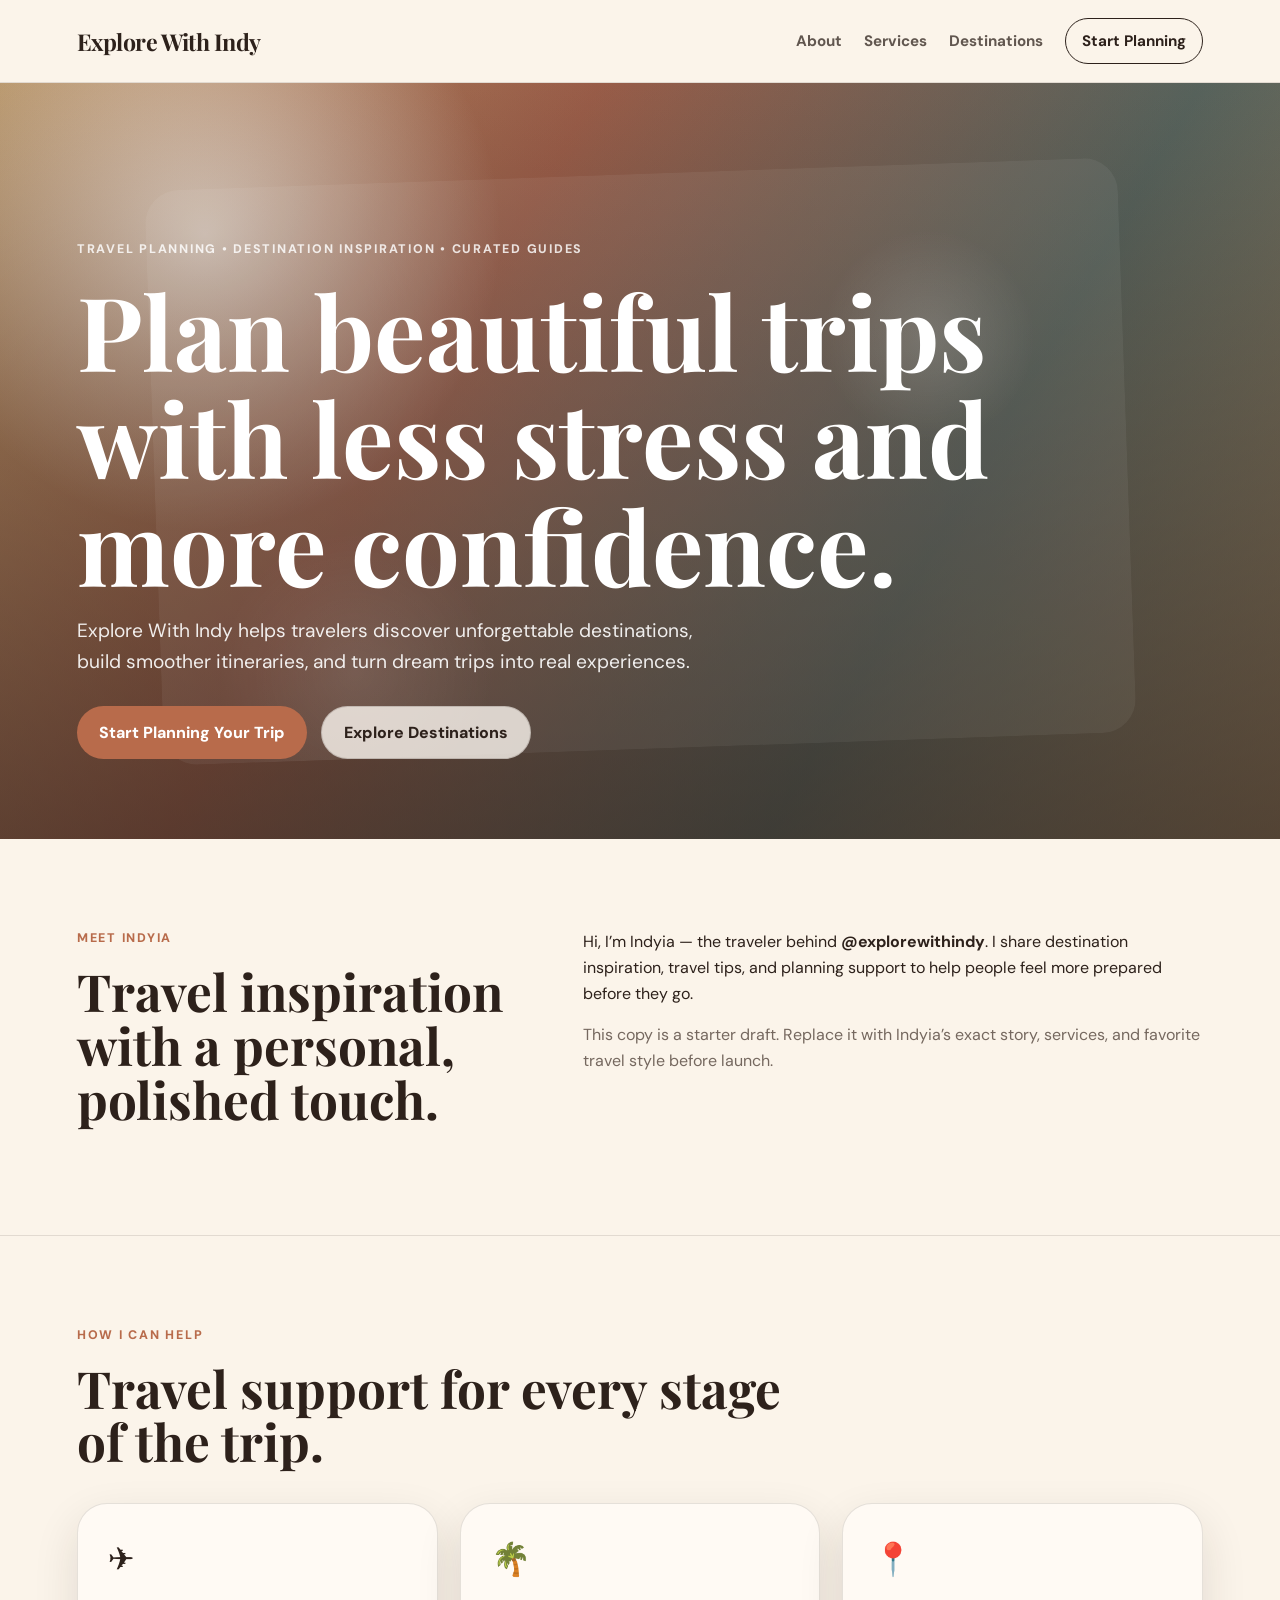
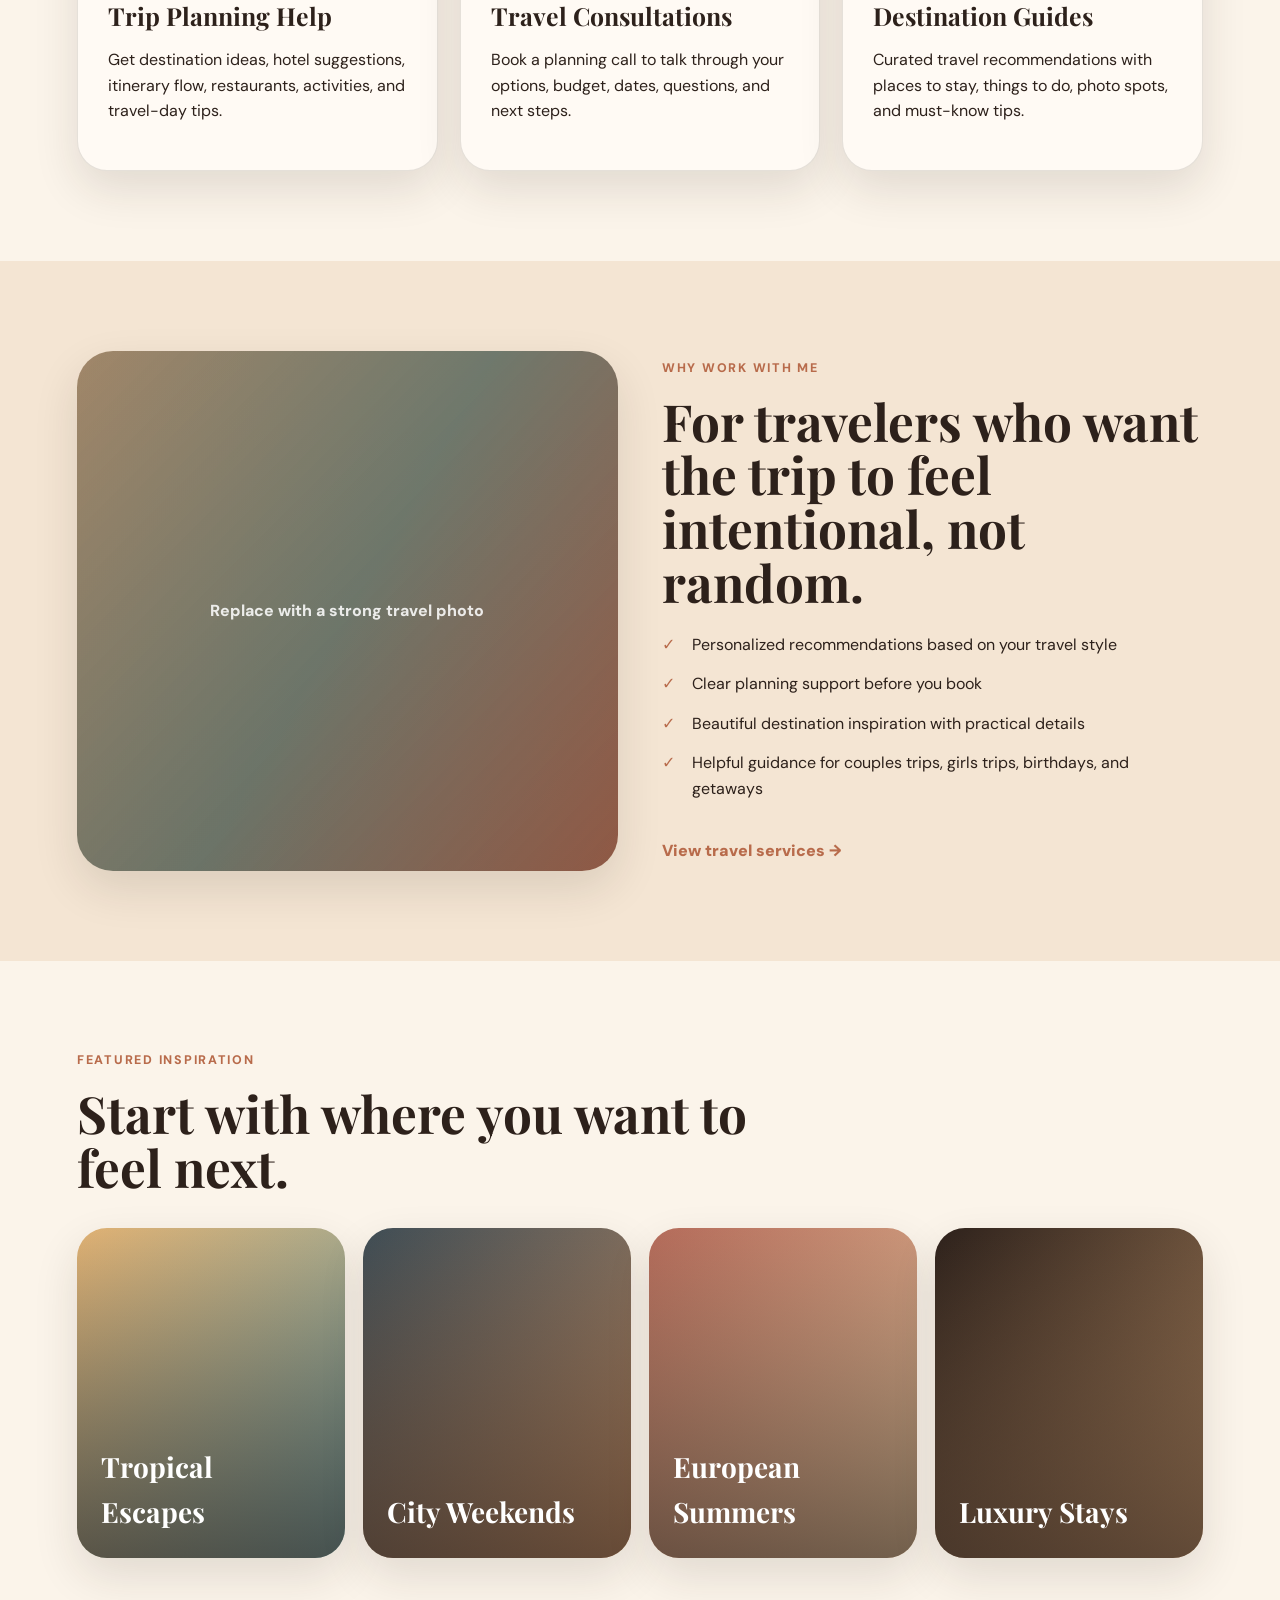
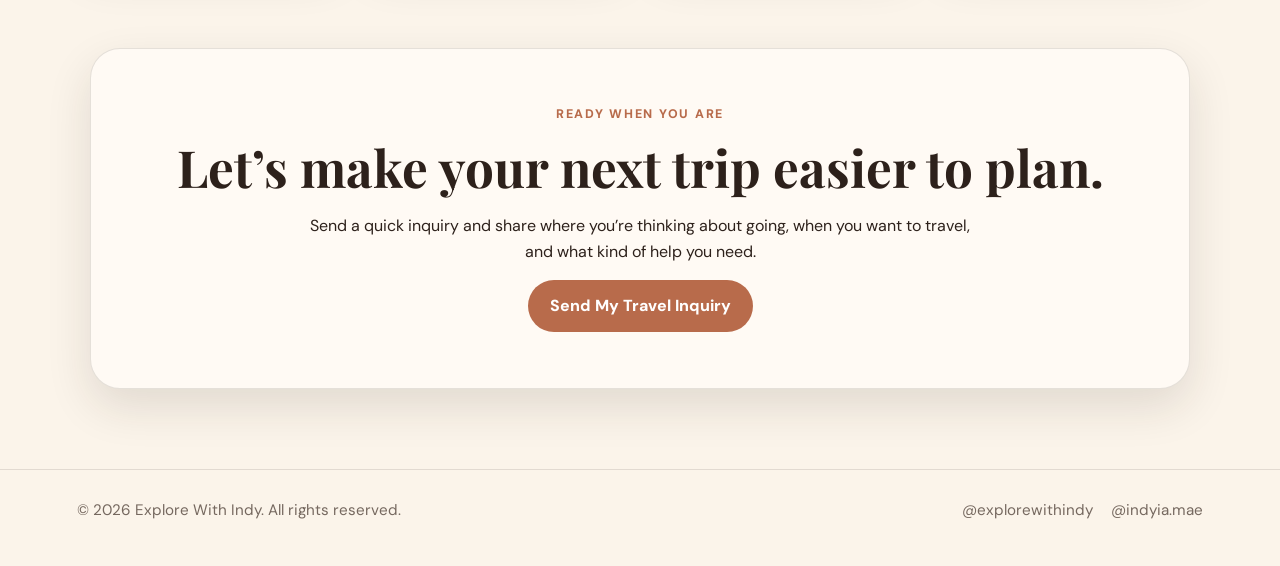
==== index.html @ 2e242e43 "Add files via upload" ====
<!DOCTYPE html>
<html lang="en">
<head>
  <meta charset="UTF-8" />
  <meta name="viewport" content="width=device-width, initial-scale=1.0" />
  <title>Explore With Indy | Travel Planning & Destination Inspiration</title>
  <meta name="description" content="Travel inspiration, destination guides, and personalized trip planning support with Indyia from Explore With Indy." />
  <link rel="preconnect" href="https://fonts.googleapis.com">
  <link rel="preconnect" href="https://fonts.gstatic.com" crossorigin>
  <link href="https://fonts.googleapis.com/css2?family=DM+Sans:wght@400;500;700&family=Playfair+Display:wght@600;700&display=swap" rel="stylesheet">
  <link rel="stylesheet" href="styles.css" />
</head>
<body>
  <header class="site-header">
    <a class="logo" href="index.html">Explore With Indy</a>
    <nav class="nav">
      <a href="about.html">About</a>
      <a href="services.html">Services</a>
      <a href="destinations.html">Destinations</a>
      <a href="contact.html" class="nav-button">Start Planning</a>
    </nav>
  </header>

  <main>
    <section class="hero hero-home">
      <div class="hero-overlay"></div>
      <div class="hero-content">
        <p class="eyebrow">Travel planning • destination inspiration • curated guides</p>
        <h1>Plan beautiful trips with less stress and more confidence.</h1>
        <p class="hero-text">Explore With Indy helps travelers discover unforgettable destinations, build smoother itineraries, and turn dream trips into real experiences.</p>
        <div class="button-row">
          <a class="button primary" href="contact.html">Start Planning Your Trip</a>
          <a class="button secondary" href="destinations.html">Explore Destinations</a>
        </div>
      </div>
    </section>

    <section class="section intro-grid">
      <div>
        <p class="eyebrow">Meet Indyia</p>
        <h2>Travel inspiration with a personal, polished touch.</h2>
      </div>
      <div>
        <p>Hi, I’m Indyia — the traveler behind <strong>@explorewithindy</strong>. I share destination inspiration, travel tips, and planning support to help people feel more prepared before they go.</p>
        <p class="muted">This copy is a starter draft. Replace it with Indyia’s exact story, services, and favorite travel style before launch.</p>
      </div>
    </section>

    <section class="section">
      <div class="section-heading">
        <p class="eyebrow">How I can help</p>
        <h2>Travel support for every stage of the trip.</h2>
      </div>
      <div class="cards three">
        <article class="card">
          <span class="card-icon">✈️</span>
          <h3>Trip Planning Help</h3>
          <p>Get destination ideas, hotel suggestions, itinerary flow, restaurants, activities, and travel-day tips.</p>
        </article>
        <article class="card">
          <span class="card-icon">🌴</span>
          <h3>Travel Consultations</h3>
          <p>Book a planning call to talk through your options, budget, dates, questions, and next steps.</p>
        </article>
        <article class="card">
          <span class="card-icon">📍</span>
          <h3>Destination Guides</h3>
          <p>Curated travel recommendations with places to stay, things to do, photo spots, and must-know tips.</p>
        </article>
      </div>
    </section>

    <section class="section split-feature">
      <div class="image-tile large">
        <span>Replace with a strong travel photo</span>
      </div>
      <div class="feature-copy">
        <p class="eyebrow">Why work with me</p>
        <h2>For travelers who want the trip to feel intentional, not random.</h2>
        <ul class="check-list">
          <li>Personalized recommendations based on your travel style</li>
          <li>Clear planning support before you book</li>
          <li>Beautiful destination inspiration with practical details</li>
          <li>Helpful guidance for couples trips, girls trips, birthdays, and getaways</li>
        </ul>
        <a class="text-link" href="services.html">View travel services →</a>
      </div>
    </section>

    <section class="section destinations-preview">
      <div class="section-heading">
        <p class="eyebrow">Featured inspiration</p>
        <h2>Start with where you want to feel next.</h2>
      </div>
      <div class="destination-grid">
        <a class="destination-card beach" href="destinations.html"><span>Tropical Escapes</span></a>
        <a class="destination-card city" href="destinations.html"><span>City Weekends</span></a>
        <a class="destination-card europe" href="destinations.html"><span>European Summers</span></a>
        <a class="destination-card luxury" href="destinations.html"><span>Luxury Stays</span></a>
      </div>
    </section>

    <section class="section cta-panel">
      <p class="eyebrow">Ready when you are</p>
      <h2>Let’s make your next trip easier to plan.</h2>
      <p>Send a quick inquiry and share where you’re thinking about going, when you want to travel, and what kind of help you need.</p>
      <a class="button primary" href="contact.html">Send My Travel Inquiry</a>
    </section>
  </main>

  <footer class="footer">
    <p>© 2026 Explore With Indy. All rights reserved.</p>
    <div>
      <a href="https://www.instagram.com/explorewithindy/">@explorewithindy</a>
      <a href="https://www.instagram.com/indyia.mae/">@indyia.mae</a>
    </div>
  </footer>
</body>
</html>
---- styles.css ----
/* Explore With Indy demo site
   Replace placeholder blocks with real photos later.
*/

:root {
  --cream: #fbf4ea;
  --sand: #ead7c0;
  --tan: #c49367;
  --terracotta: #b86b4b;
  --espresso: #2d211b;
  --muted: #75685f;
  --white: #fffaf4;
  --border: rgba(45, 33, 27, 0.12);
  --shadow: 0 18px 45px rgba(45, 33, 27, 0.12);
}

* {
  box-sizing: border-box;
}

html {
  scroll-behavior: smooth;
}

body {
  margin: 0;
  font-family: "DM Sans", system-ui, -apple-system, BlinkMacSystemFont, "Segoe UI", sans-serif;
  color: var(--espresso);
  background: var(--cream);
  line-height: 1.6;
}

a {
  color: inherit;
  text-decoration: none;
}

h1, h2, h3 {
  font-family: "Playfair Display", Georgia, serif;
  line-height: 1.05;
  margin: 0 0 18px;
}

h1 {
  font-size: clamp(3rem, 8vw, 6.6rem);
  max-width: 940px;
}

h2 {
  font-size: clamp(2rem, 4vw, 4rem);
}

h3 {
  font-size: 1.55rem;
}

p {
  margin: 0 0 16px;
}

.site-header {
  position: sticky;
  top: 0;
  z-index: 10;
  display: flex;
  align-items: center;
  justify-content: space-between;
  gap: 24px;
  padding: 18px 6vw;
  background: rgba(251, 244, 234, 0.9);
  backdrop-filter: blur(14px);
  border-bottom: 1px solid var(--border);
}

.logo {
  font-family: "Playfair Display", Georgia, serif;
  font-size: 1.45rem;
  font-weight: 700;
  letter-spacing: -0.02em;
}

.nav {
  display: flex;
  align-items: center;
  gap: 22px;
  font-size: 0.95rem;
  font-weight: 700;
}

.nav a {
  color: rgba(45, 33, 27, 0.75);
}

.nav a:hover {
  color: var(--espresso);
}

.nav-button {
  padding: 10px 16px;
  border: 1px solid var(--espresso);
  border-radius: 999px;
  color: var(--espresso) !important;
}

.hero {
  position: relative;
  min-height: 84vh;
  display: flex;
  align-items: flex-end;
  padding: 110px 6vw 80px;
  overflow: hidden;
}

.hero-home {
  background:
    radial-gradient(circle at 16% 20%, rgba(255, 250, 244, 0.75), transparent 24%),
    linear-gradient(135deg, rgba(45,33,27,0.2), rgba(45,33,27,0.55)),
    linear-gradient(120deg, #e5b97d 0%, #d47d61 35%, #799891 70%, #f5d7a1 100%);
}

.hero::after {
  content: "";
  position: absolute;
  inset: 12%;
  background-image:
    linear-gradient(rgba(255,255,255,0.12), rgba(255,255,255,0.12)),
    radial-gradient(circle at 80% 30%, rgba(255,255,255,0.35), transparent 12%),
    radial-gradient(circle at 20% 85%, rgba(255,255,255,0.22), transparent 15%);
  border-radius: 34px;
  transform: rotate(-2deg);
  opacity: 0.45;
}

.hero-overlay {
  position: absolute;
  inset: 0;
  background: linear-gradient(to top, rgba(45,33,27,0.58), rgba(45,33,27,0.08));
}

.hero-content {
  position: relative;
  z-index: 1;
  color: white;
  max-width: 1000px;
}

.hero-text {
  max-width: 650px;
  font-size: 1.2rem;
  color: rgba(255,255,255,0.9);
}

.eyebrow {
  text-transform: uppercase;
  letter-spacing: 0.14em;
  font-size: 0.78rem;
  font-weight: 800;
  color: var(--terracotta);
}

.hero .eyebrow {
  color: rgba(255,255,255,0.82);
}

.button-row {
  display: flex;
  flex-wrap: wrap;
  gap: 14px;
  margin-top: 28px;
}

.button {
  display: inline-flex;
  align-items: center;
  justify-content: center;
  min-height: 48px;
  padding: 13px 22px;
  border-radius: 999px;
  font-weight: 800;
  transition: transform 0.2s ease, box-shadow 0.2s ease;
}

.button:hover {
  transform: translateY(-2px);
  box-shadow: var(--shadow);
}

.button.primary {
  background: var(--terracotta);
  color: white;
}

.button.secondary {
  background: rgba(255, 250, 244, 0.78);
  color: var(--espresso);
  border: 1px solid rgba(45, 33, 27, 0.16);
}

.section {
  padding: 90px 6vw;
}

.section-heading {
  max-width: 760px;
  margin-bottom: 34px;
}

.intro-grid {
  display: grid;
  grid-template-columns: 0.85fr 1.15fr;
  gap: 48px;
  border-bottom: 1px solid var(--border);
}

.muted {
  color: var(--muted);
}

.cards {
  display: grid;
  gap: 22px;
}

.cards.three {
  grid-template-columns: repeat(3, minmax(0, 1fr));
}

.card,
.service-card,
.contact-form,
.contact-card,
.cta-panel {
  background: var(--white);
  border: 1px solid var(--border);
  border-radius: 30px;
  box-shadow: var(--shadow);
}

.card {
  padding: 30px;
}

.card-icon {
  display: inline-flex;
  font-size: 2rem;
  margin-bottom: 18px;
}

.split-feature {
  display: grid;
  grid-template-columns: 1fr 1fr;
  gap: 44px;
  align-items: center;
  background: #f4e5d3;
}

.image-tile,
.portrait-placeholder {
  min-height: 520px;
  border-radius: 36px;
  display: grid;
  place-items: center;
  color: rgba(255,255,255,0.86);
  font-weight: 800;
  text-align: center;
  padding: 30px;
  box-shadow: var(--shadow);
  background:
    linear-gradient(135deg, rgba(45,33,27,0.2), rgba(45,33,27,0.42)),
    linear-gradient(120deg, #bea07c, #8a9c8d, #d68163);
}

.feature-copy {
  max-width: 650px;
}

.check-list {
  list-style: none;
  padding: 0;
  margin: 22px 0 28px;
}

.check-list li {
  position: relative;
  padding-left: 30px;
  margin-bottom: 14px;
}

.check-list li::before {
  content: "✓";
  position: absolute;
  left: 0;
  top: 0;
  color: var(--terracotta);
  font-weight: 900;
}

.text-link {
  display: inline-block;
  color: var(--terracotta);
  font-weight: 900;
  margin-top: 8px;
}

.destination-grid {
  display: grid;
  grid-template-columns: repeat(4, minmax(0, 1fr));
  gap: 18px;
}

.destination-grid.full {
  grid-template-columns: repeat(3, minmax(0, 1fr));
}

.destination-card {
  min-height: 330px;
  border-radius: 30px;
  padding: 24px;
  display: flex;
  align-items: flex-end;
  color: white;
  overflow: hidden;
  box-shadow: var(--shadow);
  position: relative;
}

.destination-card::before {
  content: "";
  position: absolute;
  inset: 0;
  background: linear-gradient(to top, rgba(45,33,27,0.62), transparent);
}

.destination-card span {
  position: relative;
  font-family: "Playfair Display", Georgia, serif;
  font-size: 1.75rem;
  font-weight: 700;
}

.beach {
  background: linear-gradient(135deg, #e0b173, #6fa2a6);
}

.city {
  background: linear-gradient(135deg, #3f4d55, #c69065);
}

.europe {
  background: linear-gradient(135deg, #b46b5a, #e6c89f);
}

.luxury {
  background: linear-gradient(135deg, #2d211b, #b88d64);
}

.desert {
  background: linear-gradient(135deg, #c47f4d, #efcba0);
}

.island {
  background: linear-gradient(135deg, #5c918d, #eab872);
}

.cta-panel {
  max-width: 1100px;
  margin: 0 auto 80px;
  padding: 56px;
  text-align: center;
}

.cta-panel p {
  max-width: 680px;
  margin-left: auto;
  margin-right: auto;
}

.page-hero {
  padding: 120px 6vw 70px;
  background:
    radial-gradient(circle at top right, rgba(184,107,75,0.16), transparent 28%),
    linear-gradient(180deg, #fbf4ea, #f4e5d3);
}

.page-hero h1 {
  font-size: clamp(2.6rem, 6vw, 5.6rem);
}

.page-hero p {
  max-width: 760px;
  font-size: 1.08rem;
}

.about-layout,
.contact-layout,
.guide-copy {
  display: grid;
  grid-template-columns: 0.8fr 1.2fr;
  gap: 46px;
  align-items: center;
}

.service-list {
  display: grid;
  gap: 22px;
}

.service-card {
  padding: 32px;
  display: grid;
  grid-template-columns: 1fr auto;
  gap: 28px;
  align-items: center;
}

.service-card p {
  max-width: 800px;
}

.contact-form {
  padding: 30px;
  display: grid;
  gap: 18px;
}

.contact-form label {
  display: grid;
  gap: 7px;
  font-weight: 800;
}

input,
select,
textarea {
  width: 100%;
  border: 1px solid var(--border);
  background: #fffdf9;
  border-radius: 16px;
  padding: 14px 16px;
  font: inherit;
  color: var(--espresso);
}

textarea {
  resize: vertical;
}

.form-note {
  color: var(--terracotta);
  font-weight: 800;
}

.contact-card {
  padding: 34px;
  align-self: start;
}

.contact-card .text-link {
  display: block;
  margin-top: 14px;
}

.footer {
  display: flex;
  justify-content: space-between;
  gap: 18px;
  padding: 28px 6vw;
  border-top: 1px solid var(--border);
  color: var(--muted);
  font-size: 0.95rem;
}

.footer div {
  display: flex;
  gap: 18px;
  flex-wrap: wrap;
}

@media (max-width: 900px) {
  .site-header {
    align-items: flex-start;
    flex-direction: column;
  }

  .nav {
    width: 100%;
    overflow-x: auto;
    padding-bottom: 4px;
  }

  .intro-grid,
  .split-feature,
  .about-layout,
  .contact-layout,
  .guide-copy,
  .service-card {
    grid-template-columns: 1fr;
  }

  .cards.three,
  .destination-grid,
  .destination-grid.full {
    grid-template-columns: 1fr;
  }

  .hero {
    min-height: 78vh;
  }

  .section {
    padding: 70px 5vw;
  }

  .cta-panel {
    padding: 38px 24px;
  }

  .footer {
    flex-direction: column;
  }
}

@media (max-width: 560px) {
  h1 {
    font-size: clamp(2.6rem, 15vw, 4.2rem);
  }

  .nav {
    gap: 14px;
    font-size: 0.9rem;
  }

  .hero {
    padding-top: 86px;
  }

  .button {
    width: 100%;
  }

  .destination-card,
  .image-tile,
  .portrait-placeholder {
    min-height: 270px;
  }
}
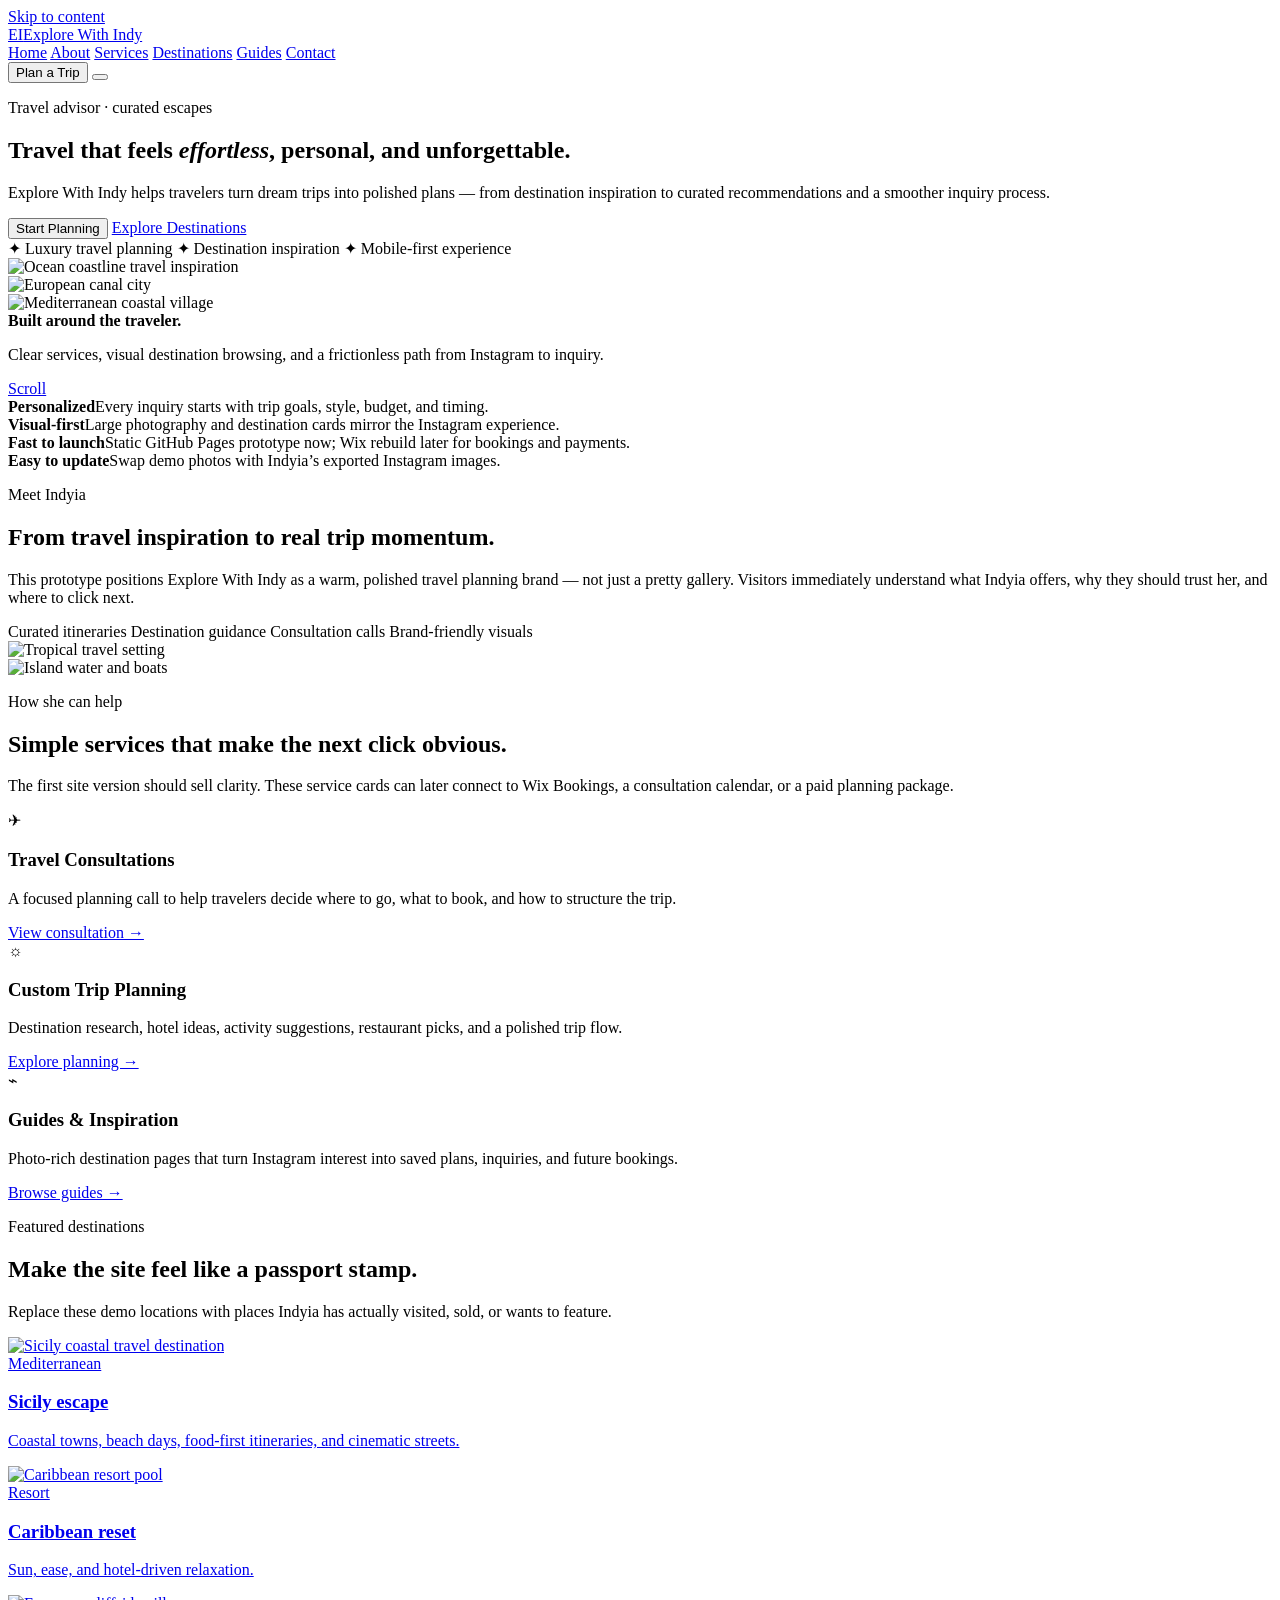
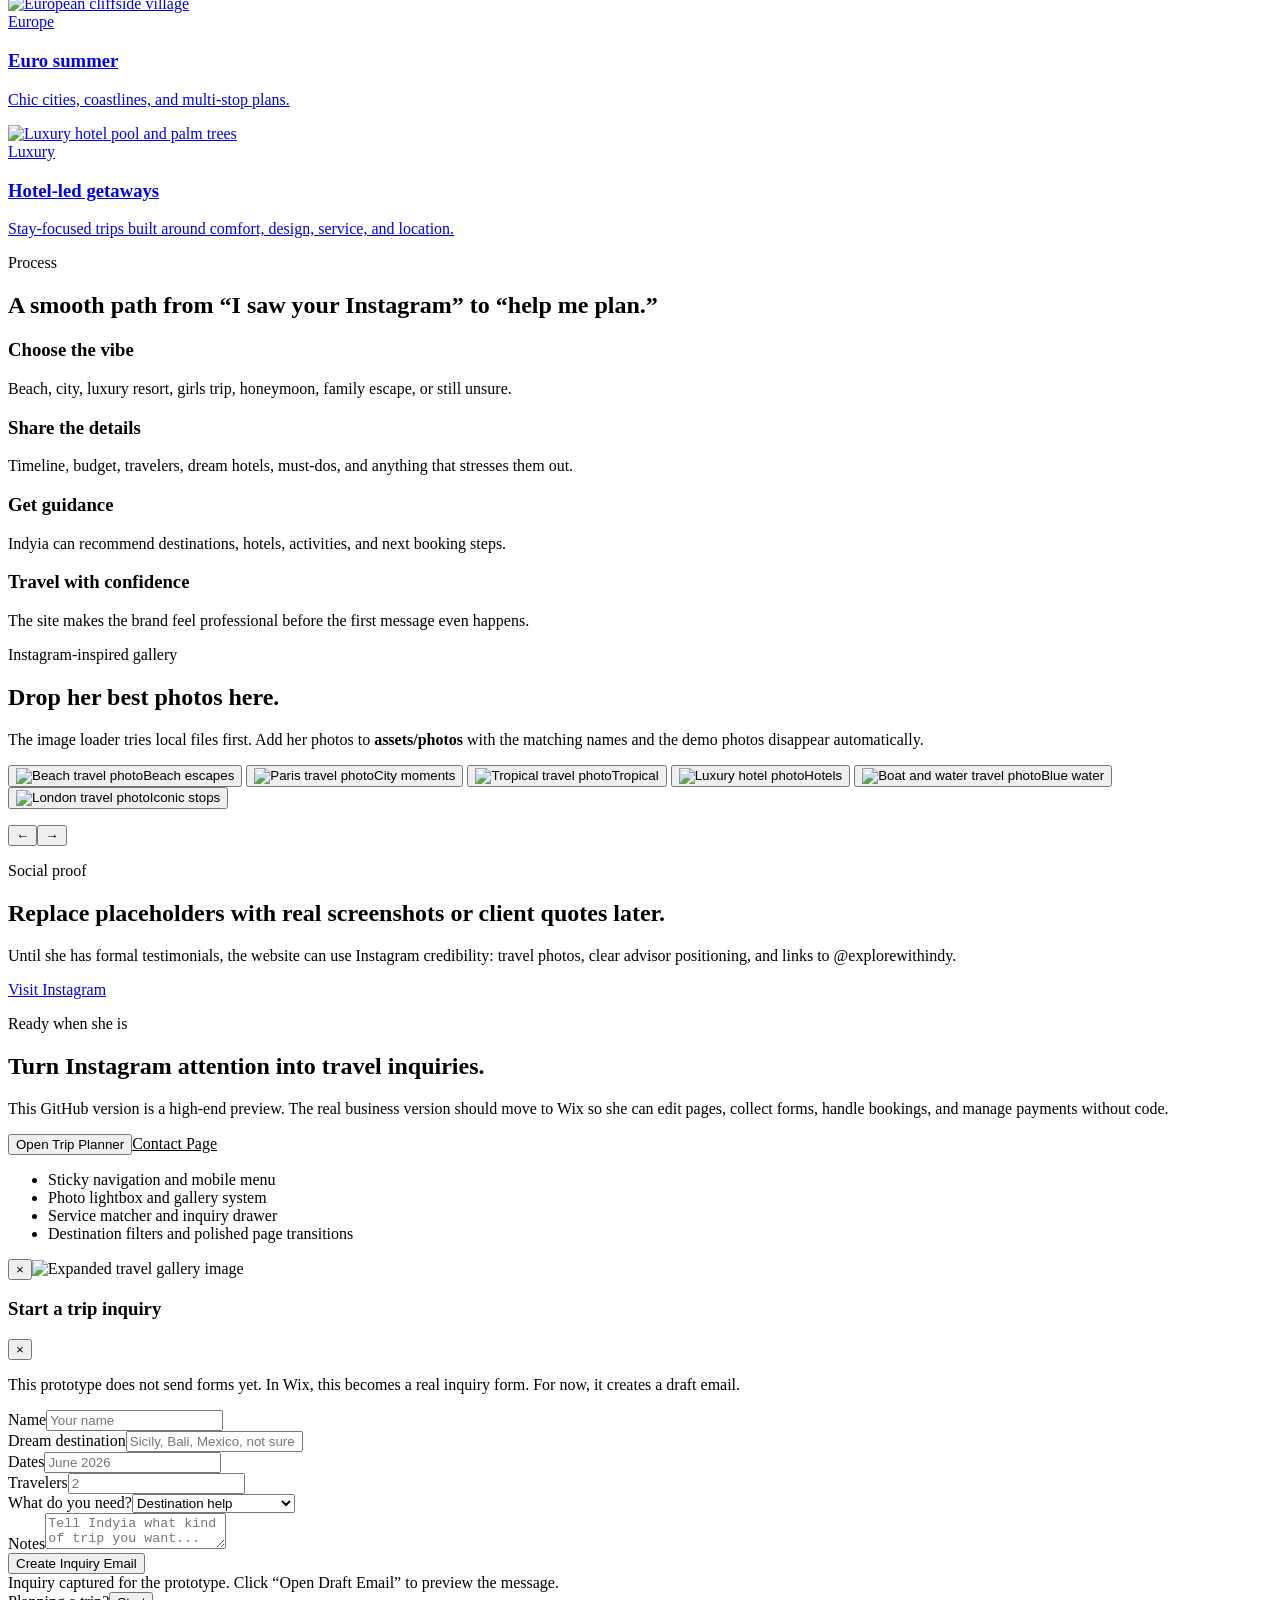
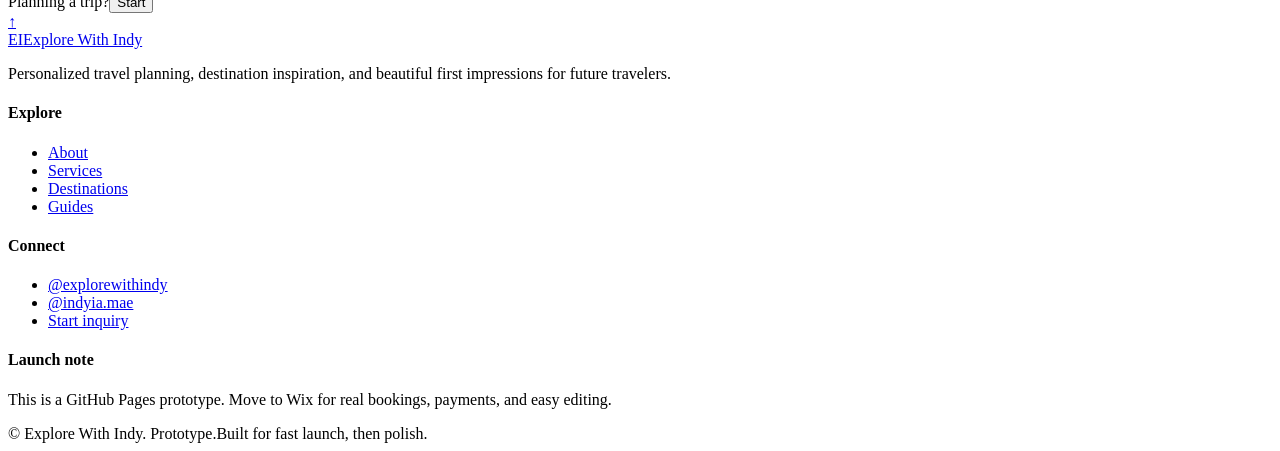
==== commit b61a130c: "Add files via upload" ====
--- a/index.html
+++ b/index.html
@@ -1,119 +1,260 @@
-<!DOCTYPE html>
+<!doctype html>
 <html lang="en">
 <head>
-  <meta charset="UTF-8" />
-  <meta name="viewport" content="width=device-width, initial-scale=1.0" />
-  <title>Explore With Indy | Travel Planning & Destination Inspiration</title>
-  <meta name="description" content="Travel inspiration, destination guides, and personalized trip planning support with Indyia from Explore With Indy." />
+  <meta charset="utf-8">
+  <meta name="viewport" content="width=device-width, initial-scale=1">
+  <title>Explore With Indy | Personalized Luxury Travel Planning</title>
+  <meta name="description" content="Explore With Indy is a polished travel planning website prototype for destination inspiration, trip planning, consultation inquiries, and visual travel storytelling.">
+  <meta property="og:title" content="Explore With Indy | Personalized Luxury Travel Planning">
+  <meta property="og:description" content="Personalized travel planning, destination inspiration, and worry-free inquiry flow for future travelers.">
+  <meta property="og:type" content="website">
   <link rel="preconnect" href="https://fonts.googleapis.com">
   <link rel="preconnect" href="https://fonts.gstatic.com" crossorigin>
-  <link href="https://fonts.googleapis.com/css2?family=DM+Sans:wght@400;500;700&family=Playfair+Display:wght@600;700&display=swap" rel="stylesheet">
-  <link rel="stylesheet" href="styles.css" />
+  <link href="https://fonts.googleapis.com/css2?family=Inter:wght@400;600;700;800;900&family=Playfair+Display:wght@700;800;900&display=swap" rel="stylesheet">
+  <link rel="stylesheet" href="assets/css/styles.css">
 </head>
 <body>
+  <a class="skip-link" href="#main">Skip to content</a>
+  <div class="scroll-progress" aria-hidden="true"></div>
+
   <header class="site-header">
-    <a class="logo" href="index.html">Explore With Indy</a>
-    <nav class="nav">
-      <a href="about.html">About</a>
-      <a href="services.html">Services</a>
-      <a href="destinations.html">Destinations</a>
-      <a href="contact.html" class="nav-button">Start Planning</a>
-    </nav>
+    <div class="container nav">
+      <a class="logo" href="index.html" aria-label="Explore With Indy home"><span class="logo-mark">EI</span><span>Explore With Indy</span></a>
+      <nav class="nav-links" aria-label="Main navigation">
+        <a href="index.html">Home</a>
+        <a href="about.html">About</a>
+        <a href="services.html">Services</a>
+        <a href="destinations.html">Destinations</a>
+        <a href="guides.html">Guides</a>
+        <a href="contact.html">Contact</a>
+      </nav>
+      <div class="nav-actions">
+        <button class="btn btn-primary" data-open-planner type="button">Plan a Trip</button>
+        <button class="nav-toggle" type="button" aria-label="Open menu" aria-expanded="false"><span></span></button>
+      </div>
+    </div>
   </header>
 
-  <main>
-    <section class="hero hero-home">
-      <div class="hero-overlay"></div>
-      <div class="hero-content">
-        <p class="eyebrow">Travel planning • destination inspiration • curated guides</p>
-        <h1>Plan beautiful trips with less stress and more confidence.</h1>
-        <p class="hero-text">Explore With Indy helps travelers discover unforgettable destinations, build smoother itineraries, and turn dream trips into real experiences.</p>
-        <div class="button-row">
-          <a class="button primary" href="contact.html">Start Planning Your Trip</a>
-          <a class="button secondary" href="destinations.html">Explore Destinations</a>
-        </div>
-      </div>
-    </section>
-
-    <section class="section intro-grid">
-      <div>
-        <p class="eyebrow">Meet Indyia</p>
-        <h2>Travel inspiration with a personal, polished touch.</h2>
-      </div>
-      <div>
-        <p>Hi, I’m Indyia — the traveler behind <strong>@explorewithindy</strong>. I share destination inspiration, travel tips, and planning support to help people feel more prepared before they go.</p>
-        <p class="muted">This copy is a starter draft. Replace it with Indyia’s exact story, services, and favorite travel style before launch.</p>
-      </div>
-    </section>
-
-    <section class="section">
-      <div class="section-heading">
-        <p class="eyebrow">How I can help</p>
-        <h2>Travel support for every stage of the trip.</h2>
-      </div>
-      <div class="cards three">
-        <article class="card">
-          <span class="card-icon">✈️</span>
-          <h3>Trip Planning Help</h3>
-          <p>Get destination ideas, hotel suggestions, itinerary flow, restaurants, activities, and travel-day tips.</p>
+  <main id="main">
+    <section class="hero">
+      <div class="container hero-grid">
+        <div class="hero-copy" data-reveal>
+          <p class="eyebrow">Travel advisor · curated escapes</p>
+          <h1>Travel that feels <em>effortless</em>, personal, and unforgettable.</h1>
+          <p class="lede">Explore With Indy helps travelers turn dream trips into polished plans — from destination inspiration to curated recommendations and a smoother inquiry process.</p>
+          <div class="hero-ctas">
+            <button class="btn btn-primary" data-open-planner type="button">Start Planning</button>
+            <a class="btn btn-light" href="destinations.html">Explore Destinations</a>
+          </div>
+          <div class="hero-meta" aria-label="Website highlights">
+            <span>✦ Luxury travel planning</span>
+            <span>✦ Destination inspiration</span>
+            <span>✦ Mobile-first experience</span>
+          </div>
+        </div>
+        <div class="hero-media" data-reveal>
+          <div class="polaroid-stack" aria-hidden="true">
+            <div class="photo-card large"><img class="smart-photo" data-local="assets/photos/hero-main.jpg" data-fallback="https://images.unsplash.com/photo-1507525428034-b723cf961d3e?auto=format&fit=crop&w=1400&q=85" alt="Ocean coastline travel inspiration"></div>
+            <div class="photo-card badge-card"><img class="smart-photo" data-local="assets/photos/hero-city.jpg" data-fallback="https://images.unsplash.com/photo-1523906834658-6e24ef2386f9?auto=format&fit=crop&w=900&q=85" alt="European canal city"></div>
+            <div class="photo-card small"><img class="smart-photo" data-local="assets/photos/hero-detail.jpg" data-fallback="https://images.unsplash.com/photo-1533105079780-92b9be482077?auto=format&fit=crop&w=900&q=85" alt="Mediterranean coastal village"></div>
+          </div>
+          <div class="float-note">
+            <strong>Built around the traveler.</strong>
+            <p>Clear services, visual destination browsing, and a frictionless path from Instagram to inquiry.</p>
+          </div>
+        </div>
+      </div>
+      <a class="scroll-cue" href="#intro"><i></i><span>Scroll</span></a>
+    </section>
+
+    <section id="intro" class="section-tight">
+      <div class="container">
+        <div class="trust-strip" data-reveal>
+          <div class="trust-item"><strong>Personalized</strong><span>Every inquiry starts with trip goals, style, budget, and timing.</span></div>
+          <div class="trust-item"><strong>Visual-first</strong><span>Large photography and destination cards mirror the Instagram experience.</span></div>
+          <div class="trust-item"><strong>Fast to launch</strong><span>Static GitHub Pages prototype now; Wix rebuild later for bookings and payments.</span></div>
+          <div class="trust-item"><strong>Easy to update</strong><span>Swap demo photos with Indyia’s exported Instagram images.</span></div>
+        </div>
+      </div>
+    </section>
+
+    <section class="section">
+      <div class="container split">
+        <div data-reveal>
+          <p class="eyebrow">Meet Indyia</p>
+          <h2>From travel inspiration to real trip momentum.</h2>
+          <p class="lede">This prototype positions Explore With Indy as a warm, polished travel planning brand — not just a pretty gallery. Visitors immediately understand what Indyia offers, why they should trust her, and where to click next.</p>
+          <div class="pill-row">
+            <span class="pill">Curated itineraries</span>
+            <span class="pill">Destination guidance</span>
+            <span class="pill">Consultation calls</span>
+            <span class="pill">Brand-friendly visuals</span>
+          </div>
+        </div>
+        <div class="about-photo-stack" data-reveal>
+          <div class="stack-img"><img class="smart-photo" data-local="assets/photos/about-left.jpg" data-fallback="https://images.unsplash.com/photo-1500530855697-b586d89ba3ee?auto=format&fit=crop&w=800&q=85" alt="Tropical travel setting"></div>
+          <div class="stack-img"><img class="smart-photo" data-local="assets/photos/about-right.jpg" data-fallback="https://images.unsplash.com/photo-1514282401047-d79a71a590e8?auto=format&fit=crop&w=900&q=85" alt="Island water and boats"></div>
+        </div>
+      </div>
+    </section>
+
+    <section class="section-tight">
+      <div class="container center" data-reveal>
+        <p class="eyebrow">How she can help</p>
+        <h2>Simple services that make the next click obvious.</h2>
+        <p class="lede">The first site version should sell clarity. These service cards can later connect to Wix Bookings, a consultation calendar, or a paid planning package.</p>
+      </div>
+      <div class="container services-grid">
+        <article class="card service-card" data-reveal>
+          <div>
+            <div class="service-icon">✈</div>
+            <h3>Travel Consultations</h3>
+            <p>A focused planning call to help travelers decide where to go, what to book, and how to structure the trip.</p>
+          </div>
+          <a class="mini-link" href="services.html">View consultation →</a>
         </article>
-        <article class="card">
-          <span class="card-icon">🌴</span>
-          <h3>Travel Consultations</h3>
-          <p>Book a planning call to talk through your options, budget, dates, questions, and next steps.</p>
+        <article class="card service-card" data-reveal>
+          <div>
+            <div class="service-icon">☼</div>
+            <h3>Custom Trip Planning</h3>
+            <p>Destination research, hotel ideas, activity suggestions, restaurant picks, and a polished trip flow.</p>
+          </div>
+          <a class="mini-link" href="services.html">Explore planning →</a>
         </article>
-        <article class="card">
-          <span class="card-icon">📍</span>
-          <h3>Destination Guides</h3>
-          <p>Curated travel recommendations with places to stay, things to do, photo spots, and must-know tips.</p>
+        <article class="card service-card" data-reveal>
+          <div>
+            <div class="service-icon">⌁</div>
+            <h3>Guides & Inspiration</h3>
+            <p>Photo-rich destination pages that turn Instagram interest into saved plans, inquiries, and future bookings.</p>
+          </div>
+          <a class="mini-link" href="guides.html">Browse guides →</a>
         </article>
       </div>
     </section>
 
-    <section class="section split-feature">
-      <div class="image-tile large">
-        <span>Replace with a strong travel photo</span>
-      </div>
-      <div class="feature-copy">
-        <p class="eyebrow">Why work with me</p>
-        <h2>For travelers who want the trip to feel intentional, not random.</h2>
-        <ul class="check-list">
-          <li>Personalized recommendations based on your travel style</li>
-          <li>Clear planning support before you book</li>
-          <li>Beautiful destination inspiration with practical details</li>
-          <li>Helpful guidance for couples trips, girls trips, birthdays, and getaways</li>
-        </ul>
-        <a class="text-link" href="services.html">View travel services →</a>
-      </div>
-    </section>
-
-    <section class="section destinations-preview">
-      <div class="section-heading">
-        <p class="eyebrow">Featured inspiration</p>
-        <h2>Start with where you want to feel next.</h2>
-      </div>
-      <div class="destination-grid">
-        <a class="destination-card beach" href="destinations.html"><span>Tropical Escapes</span></a>
-        <a class="destination-card city" href="destinations.html"><span>City Weekends</span></a>
-        <a class="destination-card europe" href="destinations.html"><span>European Summers</span></a>
-        <a class="destination-card luxury" href="destinations.html"><span>Luxury Stays</span></a>
-      </div>
-    </section>
-
-    <section class="section cta-panel">
-      <p class="eyebrow">Ready when you are</p>
-      <h2>Let’s make your next trip easier to plan.</h2>
-      <p>Send a quick inquiry and share where you’re thinking about going, when you want to travel, and what kind of help you need.</p>
-      <a class="button primary" href="contact.html">Send My Travel Inquiry</a>
+    <section class="section">
+      <div class="container center" data-reveal>
+        <p class="eyebrow">Featured destinations</p>
+        <h2>Make the site feel like a passport stamp.</h2>
+        <p class="lede">Replace these demo locations with places Indyia has actually visited, sold, or wants to feature.</p>
+      </div>
+      <div class="container feature-grid">
+        <a class="feature-card wide" href="destinations.html" data-reveal>
+          <img class="smart-photo" data-local="assets/photos/feature-sicily.jpg" data-fallback="https://images.unsplash.com/photo-1533676802871-eca1ae998cd5?auto=format&fit=crop&w=1400&q=85" alt="Sicily coastal travel destination">
+          <div class="feature-content"><span class="card-chip">Mediterranean</span><h3>Sicily escape</h3><p>Coastal towns, beach days, food-first itineraries, and cinematic streets.</p></div>
+        </a>
+        <a class="feature-card" href="destinations.html" data-reveal>
+          <img class="smart-photo" data-local="assets/photos/feature-caribbean.jpg" data-fallback="https://images.unsplash.com/photo-1540541338287-41700207dee6?auto=format&fit=crop&w=1000&q=85" alt="Caribbean resort pool">
+          <div class="feature-content"><span class="card-chip">Resort</span><h3>Caribbean reset</h3><p>Sun, ease, and hotel-driven relaxation.</p></div>
+        </a>
+        <a class="feature-card" href="destinations.html" data-reveal>
+          <img class="smart-photo" data-local="assets/photos/feature-europe.jpg" data-fallback="https://images.unsplash.com/photo-1516483638261-f4dbaf036963?auto=format&fit=crop&w=1000&q=85" alt="European cliffside village">
+          <div class="feature-content"><span class="card-chip">Europe</span><h3>Euro summer</h3><p>Chic cities, coastlines, and multi-stop plans.</p></div>
+        </a>
+        <a class="feature-card wide" href="destinations.html" data-reveal>
+          <img class="smart-photo" data-local="assets/photos/feature-luxury.jpg" data-fallback="https://images.unsplash.com/photo-1571896349842-33c89424de2d?auto=format&fit=crop&w=1400&q=85" alt="Luxury hotel pool and palm trees">
+          <div class="feature-content"><span class="card-chip">Luxury</span><h3>Hotel-led getaways</h3><p>Stay-focused trips built around comfort, design, service, and location.</p></div>
+        </a>
+      </div>
+    </section>
+
+    <section class="section-tight">
+      <div class="container center" data-reveal>
+        <p class="eyebrow">Process</p>
+        <h2>A smooth path from “I saw your Instagram” to “help me plan.”</h2>
+      </div>
+      <div class="container process">
+        <article class="card step-card" data-reveal><h3>Choose the vibe</h3><p>Beach, city, luxury resort, girls trip, honeymoon, family escape, or still unsure.</p></article>
+        <article class="card step-card" data-reveal><h3>Share the details</h3><p>Timeline, budget, travelers, dream hotels, must-dos, and anything that stresses them out.</p></article>
+        <article class="card step-card" data-reveal><h3>Get guidance</h3><p>Indyia can recommend destinations, hotels, activities, and next booking steps.</p></article>
+        <article class="card step-card" data-reveal><h3>Travel with confidence</h3><p>The site makes the brand feel professional before the first message even happens.</p></article>
+      </div>
+    </section>
+
+    <section class="section">
+      <div class="container center" data-reveal>
+        <p class="eyebrow">Instagram-inspired gallery</p>
+        <h2>Drop her best photos here.</h2>
+        <p class="lede">The image loader tries local files first. Add her photos to <strong>assets/photos</strong> with the matching names and the demo photos disappear automatically.</p>
+      </div>
+      <div class="container gallery-grid" aria-label="Travel photo gallery">
+        <button class="gallery-item tall" data-reveal><img class="smart-photo" data-local="assets/photos/gallery-1.jpg" data-fallback="https://images.unsplash.com/photo-1506929562872-bb421503ef21?auto=format&fit=crop&w=900&q=85" alt="Beach travel photo"><span>Beach escapes</span></button>
+        <button class="gallery-item wide" data-reveal><img class="smart-photo" data-local="assets/photos/gallery-2.jpg" data-fallback="https://images.unsplash.com/photo-1502602898657-3e91760cbb34?auto=format&fit=crop&w=1200&q=85" alt="Paris travel photo"><span>City moments</span></button>
+        <button class="gallery-item" data-reveal><img class="smart-photo" data-local="assets/photos/gallery-3.jpg" data-fallback="https://images.unsplash.com/photo-1552733407-5d5c46c3bb3b?auto=format&fit=crop&w=900&q=85" alt="Tropical travel photo"><span>Tropical</span></button>
+        <button class="gallery-item" data-reveal><img class="smart-photo" data-local="assets/photos/gallery-4.jpg" data-fallback="https://images.unsplash.com/photo-1512100356356-de1b84283e18?auto=format&fit=crop&w=900&q=85" alt="Luxury hotel photo"><span>Hotels</span></button>
+        <button class="gallery-item tall" data-reveal><img class="smart-photo" data-local="assets/photos/gallery-5.jpg" data-fallback="https://images.unsplash.com/photo-1528127269322-539801943592?auto=format&fit=crop&w=900&q=85" alt="Boat and water travel photo"><span>Blue water</span></button>
+        <button class="gallery-item" data-reveal><img class="smart-photo" data-local="assets/photos/gallery-6.jpg" data-fallback="https://images.unsplash.com/photo-1505761671935-60b3a7427bad?auto=format&fit=crop&w=900&q=85" alt="London travel photo"><span>Iconic stops</span></button>
+      </div>
+    </section>
+
+    <section class="section-tight">
+      <div class="container split">
+        <div class="card quote-card" data-reveal>
+          <p class="quote-text"></p>
+          <div class="quote-author"></div>
+          <div class="carousel-controls"><button class="round-btn quote-prev" type="button" aria-label="Previous quote">←</button><button class="round-btn quote-next" type="button" aria-label="Next quote">→</button></div>
+        </div>
+        <div data-reveal>
+          <p class="eyebrow">Social proof</p>
+          <h2>Replace placeholders with real screenshots or client quotes later.</h2>
+          <p class="lede">Until she has formal testimonials, the website can use Instagram credibility: travel photos, clear advisor positioning, and links to @explorewithindy.</p>
+          <a class="btn btn-ghost" href="https://www.instagram.com/explorewithindy/" target="_blank" rel="noopener">Visit Instagram</a>
+        </div>
+      </div>
+    </section>
+
+    <section class="section">
+      <div class="container cta-panel" data-reveal>
+        <div class="cta-grid">
+          <div>
+            <p class="eyebrow">Ready when she is</p>
+            <h2>Turn Instagram attention into travel inquiries.</h2>
+            <p>This GitHub version is a high-end preview. The real business version should move to Wix so she can edit pages, collect forms, handle bookings, and manage payments without code.</p>
+            <div class="hero-ctas"><button class="btn btn-light" data-open-planner type="button">Open Trip Planner</button><a class="btn btn-ghost" href="contact.html" style="color:var(--cream);border-color:rgba(255,255,255,.3)">Contact Page</a></div>
+          </div>
+          <ul class="cta-list">
+            <li>Sticky navigation and mobile menu</li>
+            <li>Photo lightbox and gallery system</li>
+            <li>Service matcher and inquiry drawer</li>
+            <li>Destination filters and polished page transitions</li>
+          </ul>
+        </div>
+      </div>
     </section>
   </main>
 
-  <footer class="footer">
-    <p>© 2026 Explore With Indy. All rights reserved.</p>
-    <div>
-      <a href="https://www.instagram.com/explorewithindy/">@explorewithindy</a>
-      <a href="https://www.instagram.com/indyia.mae/">@indyia.mae</a>
+  <div class="lightbox" role="dialog" aria-modal="true" aria-label="Photo preview"><div class="lightbox-inner"><button class="round-btn lightbox-close" type="button" aria-label="Close photo">×</button><img src="assets/photos/gallery-1.jpg" alt="Expanded travel gallery image"></div></div>
+
+  <aside class="planner-drawer" aria-label="Trip planner quick inquiry">
+    <div class="drawer-backdrop"></div>
+    <div class="drawer-panel">
+      <div class="drawer-head"><h3>Start a trip inquiry</h3><button class="round-btn" type="button" data-close-planner aria-label="Close planner">×</button></div>
+      <p class="muted">This prototype does not send forms yet. In Wix, this becomes a real inquiry form. For now, it creates a draft email.</p>
+      <form data-static-form data-mailto="mailto:hello@explorewithindy.com">
+        <div class="field"><label for="drawer-name">Name</label><input id="drawer-name" name="name" required placeholder="Your name"></div>
+        <div class="field"><label for="drawer-destination">Dream destination</label><input id="drawer-destination" name="destination" placeholder="Sicily, Bali, Mexico, not sure yet..."></div>
+        <div class="form-row"><div class="field"><label for="drawer-dates">Dates</label><input id="drawer-dates" name="dates" placeholder="June 2026"></div><div class="field"><label for="drawer-travelers">Travelers</label><input id="drawer-travelers" name="travelers" placeholder="2"></div></div>
+        <div class="field"><label for="drawer-needs">What do you need?</label><select id="drawer-needs" name="needs"><option>Destination help</option><option>Hotel recommendations</option><option>Full trip planning</option><option>Consultation call</option><option>Brand collaboration</option></select></div>
+        <div class="field"><label for="drawer-message">Notes</label><textarea id="drawer-message" name="message" placeholder="Tell Indyia what kind of trip you want..."></textarea></div>
+        <button class="btn btn-primary btn-full" type="submit">Create Inquiry Email</button>
+        <a class="btn btn-ghost btn-full mailto-generated" href="#" style="display:none;margin-top:.7rem">Open Draft Email</a>
+      </form>
+      <div class="success-message">Inquiry captured for the prototype. Click “Open Draft Email” to preview the message.</div>
     </div>
+  </aside>
+
+  <div class="sticky-cta"><span>Planning a trip?</span><button class="btn btn-accent" data-open-planner type="button">Start</button></div>
+  <a class="round-btn back-top" href="#main" aria-label="Back to top">↑</a>
+
+  <footer class="site-footer">
+    <div class="container footer-grid">
+      <div><a class="logo" href="index.html"><span class="logo-mark">EI</span><span>Explore With Indy</span></a><p style="margin-top:1rem">Personalized travel planning, destination inspiration, and beautiful first impressions for future travelers.</p></div>
+      <div><h4>Explore</h4><ul class="footer-links"><li><a href="about.html">About</a></li><li><a href="services.html">Services</a></li><li><a href="destinations.html">Destinations</a></li><li><a href="guides.html">Guides</a></li></ul></div>
+      <div><h4>Connect</h4><ul class="footer-links"><li><a href="https://www.instagram.com/explorewithindy/" target="_blank" rel="noopener">@explorewithindy</a></li><li><a href="https://www.instagram.com/indyia.mae/" target="_blank" rel="noopener">@indyia.mae</a></li><li><a href="contact.html">Start inquiry</a></li></ul></div>
+      <div><h4>Launch note</h4><p>This is a GitHub Pages prototype. Move to Wix for real bookings, payments, and easy editing.</p></div>
+    </div>
+    <div class="container footer-bottom"><span>© <span class="year"></span> Explore With Indy. Prototype.</span><span>Built for fast launch, then polish.</span></div>
   </footer>
+  <script src="assets/js/main.js"></script>
 </body>
 </html>
